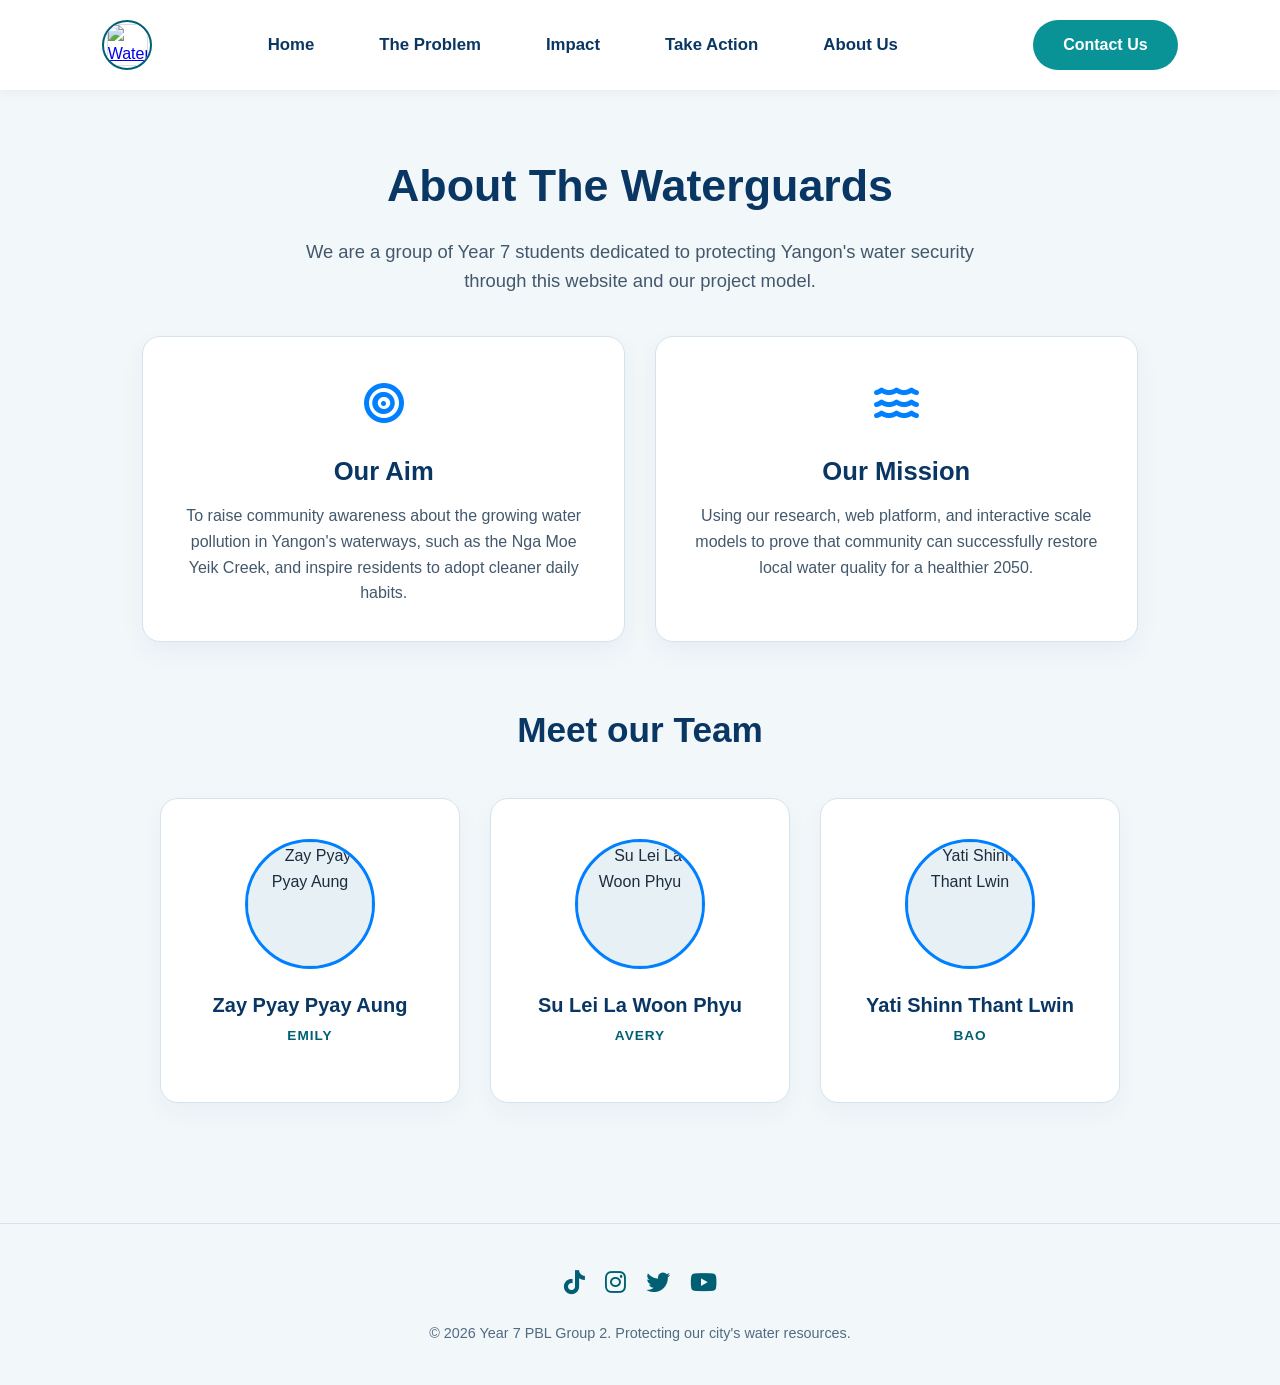
==== about-us.html @ d86dd12b "Add files via upload" ====
<!DOCTYPE html>
<html lang="en">
<head>
    <meta charset="UTF-8">
    <meta name="viewport" content="width=device-width, initial-scale=1.0">
    <title>About Us - The Waterguards</title>
    <link rel="stylesheet" href="https://cdnjs.cloudflare.com/ajax/libs/font-awesome/6.4.0/css/all.min.css" />
    <link rel="stylesheet" href="style.css" />
</head>
<body>

    <nav class="navbar">
        <a href="index.html" class="logo-circle">
            <img src="Image.jpg" alt="Waterguards Logo" class="logo-img">
        </a>

        <div class="nav-links">
            <a href="index.html">Home</a>
            <a href="problem.html">The Problem</a>
            <a href="impact.html">Impact</a>
            <a href="action.html">Take Action</a>
            <a href="about-us.html" class="active">About Us</a>
        </div>
        <a href="contact.html" class="cta-button">Contact Us</a>
    </nav>

    <main class="about-container">
        
        <header class="about-header">
            <h1>About The Waterguards</h1>
            <p>We are a group of Year 7 students dedicated to protecting Yangon's water security through this website and our project model.</p>
        </header>

        <section class="aim-section">
            <div class="aim-card">
                <div class="aim-icon"><i class="fas fa-bullseye"></i></div>
                <h2>Our Aim</h2>
                <p>To raise community awareness about the growing water pollution in Yangon's waterways, such as the Nga Moe Yeik Creek, and inspire residents to adopt cleaner daily habits.</p>
            </div>
            
            <div class="aim-card">
                <div class="aim-icon"><i class="fas fa-water"></i></div>
                <h2>Our Mission</h2>
                <p>Using our research, web platform, and interactive scale models to prove that community can successfully restore local water quality for a healthier 2050.</p>
            </div>
        </section>

        <section class="team-section">
            <div class="about-header" style="margin-top: 60px;">
                <h2>Meet our Team</h2>
            </div>

            <div class="team-grid">
                <div class="team-card">
                    <div class="member-image-circle">
                        <img src="https://i.pinimg.com/736x/34/c2/34/34c2345898bc42fe86e624e428f15034.jpg" alt="Zay Pyay Pyay Aung">
                    </div>
                    <h3>Zay Pyay Pyay Aung</h3>
                    <p class="role">Emily</p>
                </div>

                <div class="team-card">
                   <div class="member-image-circle">
                        <img src="https://i.pinimg.com/736x/ef/8e/6f/ef8e6f19db3518f41ebd6e49ffb14d70.jpg" alt="Su Lei La Woon Phyu">
                    </div>
                    <h3>Su Lei La Woon Phyu</h3>
                    <p class="role">Avery</p>
                </div>

                <div class="team-card">
                   <div class="member-image-circle">
                        <img src="https://i.pinimg.com/736x/97/e8/1e/97e81ee9c38a079095c6651d2ab7d3dd.jpg" alt="Yati Shinn Thant Lwin">
                    </div>
                    <h3>Yati Shinn Thant Lwin</h3>
                    <p class="role">Bao</p>
                </div>
            </div>
        </section>
    </main>

    <footer class="footer">
        <div class="social-links">
            <a href="https://www.tiktok.com/" target="_blank" aria-label="TikTok"><i class="fab fa-tiktok"></i></a>
            <a href="https://www.instagram.com/" target="_blank" aria-label="Instagram"><i class="fab fa-instagram"></i></a>
            <a href="https://x.com/" target="_blank" aria-label="Twitter"><i class="fab fa-twitter"></i></a>
            <a href="https://www.youtube.com/" target="_blank" aria-label="YouTube"><i class="fab fa-youtube"></i></a>
        </div>
        <p>&copy; 2026 Year 7 PBL Group 2. Protecting our city's water resources.</p>
    </footer>

</body>
</html>
---- style.css ----
/* Index /* 
* {
    margin: 0;
    padding: 0;
    box-sizing: border-box;
    font-family: 'Segoe UI', sans-serif;
    scroll-behavior: smooth;
}

body {
    line-height: 1.6;
    color: #1a252c;
    background-color: #f4f9fc;
}

/* --- Theme Colors --- */
:root {
    --primary-blue: #006673; 
    --primary-accent: #00a3b4; 
    --dark-blue: #03045e;
    --cta-green: #006673;
    --cta-hover: #005561; 
}

.navbar {
    display: flex;
    justify-content: space-between;
    align-items: center;
    padding: 10px 5%;
    background-color: #ffffff;
    box-shadow: 0 2px 10px rgba(3, 4, 94, 0.05); 
    position: sticky;
    top: 0;
    z-index: 1000;
}

.logo-circle {
    width: 50px;
    height: 50px;
    background-color: #ffffff;
    border-radius: 50%;
    border: 2px solid var(--primary-blue);
    display: flex;
    justify-content: center;
    align-items: center;
    overflow: hidden; 
    cursor: pointer;
    transition: transform 0.3s ease, border-color 0.3s ease;
}

.logo-circle:hover {
    transform: scale(1.1);
    border-color: var(--primary-accent);
}

.logo-img {
    max-width: 90%;
    max-height: 90%;
    object-fit: contain;
}

.navbar {
    display: flex;
    justify-content: space-between;
    align-items: center;
    padding: 20px 8%; 
    background-color: #ffffff;
    box-shadow: 0 2px 10px rgba(3, 4, 94, 0.05); 
    position: sticky;
    top: 0;
    z-index: 1000;
}

.nav-links {
    display: flex;
    gap: 45px; 
}

.nav-links a {
    text-decoration: none;
    color: var(--dark-blue); 
    font-weight: 600;
    font-size: 1.05rem; 
    transition: all 0.3s ease;
    padding: 5px 10px;
}

.nav-links a:hover {
    color: var(--primary-accent);
    transform: translateY(-2px);
}

.cta-button {
    background-color: var(--cta-green);
    color: #ffffff;
    padding: 12px 30px; 
    border: none;
    border-radius: 25px;
    cursor: pointer;
    font-weight: bold;
    margin-left: 20px;
}

@media (max-width: 600px) {
    .navbar {
        flex-direction: column;
        gap: 15px;
        padding: 1rem 5%;
    }
    .logo-circle {
        width: 40px;
        height: 40px;
    }
    .nav-links {
        flex-direction: column;
        align-items: center;
        gap: 10px;
    }
}

/* Header */
.hero-section {
    position: relative;
    width: 100%;
    min-height: 75vh;
    background-image: url('https://i.pinimg.com/1200x/fe/5a/a8/fe5aa83a6c1b85cbc295383f99c4b17a.jpg'); 
    background-size: cover;
    background-position: center;
}

.hero-overlay {
    position: absolute;
    top: 0; left: 0;
    width: 100%; height: 100%;
    background: rgba(0, 0, 0, 0.55); 
    display: flex;
    justify-content: center;
    align-items: center;
    padding: 20px;
}

.hero-content {
    max-width: 800px;
    text-align: center;
    display: flex;
    flex-direction: column;
    align-items: center;
}

.hero-content h1 {
    font-size: 3.5rem;
    color: #ffffff;
    margin-bottom: 15px;
    font-weight: 700;
}

.hero-content p {
    font-size: 1.2rem;
    color: #f1f5f9;
    line-height: 1.6;
    margin-bottom: 35px; 
}

.hero-buttons {
    display: block;
    width: 100%;
}

.btn.secondary {
    display: inline-block;
    background-color: var(--cta-green); 
    border: 2px solid var(--primary-accent);
    color: #ffffff;
    font-family: 'Segoe UI', Tahoma, Geneva, Verdana, sans-serif;
    font-weight: 600;
    font-size: 1.15rem;
    letter-spacing: 0.3px;
    padding: 12px 45px;
    border-radius: 50px; 
    text-align: center;
    text-decoration: none;
    cursor: pointer;
    transition: background-color 0.2s ease, transform 0.2s ease;
}

.btn.secondary:hover {
    background-color: var(--cta-hover);
    transform: scale(1.02); 
}

@media (max-width: 768px) {
    .hero-content h1 {
        font-size: 2.5rem;
    }
    .hero-content p {
        font-size: 1.05rem;
    }
}

.btn {
    padding: 12px 30px;
    font-size: 1rem;
    font-weight: 600;
    border-radius: 50px; 
    cursor: pointer;
    transition: all 0.3s ease;
    border: 2px solid var(--primary-blue);
}

.btn:first-child {
    background-color: var(--primary-blue);
    color: #ffffff;
}

.btn:first-child:hover {
    background-color: var(--primary-accent);
    border-color: var(--primary-accent);
    transform: translateY(-2px); 
    box-shadow: 0 4px 10px rgba(0, 102, 115, 0.3);
}

.btn.secondary {
    background-color: transparent;
    color: var(--primary-blue);
}

.btn.secondary:hover {
    background-color: var(--primary-blue);
    color: #ffffff;
    transform: translateY(-2px);
    box-shadow: 0 4px 10px rgba(0, 102, 115, 0.3);
}

.close {
    position: absolute;
    top: 10px; right: 15px;
    font-size: 20px;
    cursor: pointer;
}

.modal-checkbox {
    display: none;
}

.modal {
    display: none;
    position: fixed;
    top: 0; left: 0;
    width: 100%; height: 100%;
    background: rgba(3, 4, 94, 0.6); 
    z-index: 2000;
}

.modal-checkbox:checked + .modal {
    display: block;
}

.modal-content {
    background: #ffffff;
    margin: 10% auto;
    padding: 40px;
    width: 90%;
    max-width: 400px;
    border-radius: 15px;
    text-align: center;
    position: relative;
    box-shadow: 0 10px 30px rgba(3, 4, 94, 0.15); 
}

.close {
    position: absolute;
    top: 15px; right: 20px;
    font-size: 24px;
    cursor: pointer;
    color: var(--dark-blue);
}

.modal-content input {
    width: 100%;
    padding: 12px;
    margin: 10px 0;
    border: 1px solid #c8d7dd; 
    border-radius: 5px;
}

/* Sections */
.stats {
    display: flex;
    justify-content: space-between;
    padding: 60px 10%;
    gap: 20px;
}

.stat-card {
    flex: 1;
    text-align: center;
    padding: 30px;
    background: #ffffff; 
    border-radius: 10px;
    border-top: 5px solid var(--primary-accent);
    box-shadow: 0 4px 15px rgba(3, 4, 94, 0.04);
}

.yangon-context {
    padding: 60px 15%;
    background-color: #eaf4f6; 
    text-align: center;
}

.yangon-context h2 {
    font-size: 2.5rem;
    color: var(--dark-blue);
    margin-bottom: 20px;
}

.yangon-context p {
    font-size: 1.1rem;
    color: #1a252c;
    max-width: 800px;
    margin: 10px auto;
    line-height: 1.8;
}

.stat-card h3 { font-size: 2.5rem; color: var(--dark-blue); }

.pollution-gallery {
    padding: 60px 10%;
    background-color: #ffffff; 
}

.gallery-wrapper {
    display: flex;
    justify-content: center;
    gap: 40px; 
    flex-wrap: wrap;
}

.gallery-item {
    flex: 0 0 45%; 
    min-width: 280px; 
    position: relative;
    border-radius: 15px;
    overflow: hidden; 
    box-shadow: 0 10px 25px rgba(3, 4, 94, 0.08); 
    transition: all 0.4s ease-out; 
    background: #ffffff; 
}

.gallery-item:hover {
    transform: translateY(-8px) scale(1.02);
    box-shadow: 0 20px 40px rgba(0, 102, 115, 0.15); 
}

.gallery-image {
    width: 100%;
    height: 100%;
    object-fit: cover;
    display: block;
    transition: transform 0.4s ease-out;
}

.image-label {
    position: absolute;
    bottom: 0; left: 0; right: 0;
    padding: 10px 15px;
    background: linear-gradient(transparent, rgba(3, 4, 94, 0.85)); 
    color: #ffffff;
    font-size: 0.9rem;
    font-weight: 600;
}

/* Mobile */
@media (max-width: 768px) {
    .stats {
        flex-direction: column;
    }
    
    .stat-card {
        width: 100%;
    }

    .hero h1 {
        font-size: 2.5rem;
    }
}

/* Footer */
.footer {
    text-align: center;
    padding: 40px;
    margin-top: 50px;
    border-top: 1px solid #d0e1e4;
    font-size: 0.9rem;
    color: #3b4850;
}

.social-links {
    margin-bottom: 20px;
    display: flex;
    justify-content: center;
    gap: 20px;
}

.social-links a {
    color: var(--primary-blue); 
    font-size: 1.5rem;
    transition: transform 0.3s ease, color 0.3s ease;
}

.social-links a:hover {
    color: var(--primary-accent); 
    transform: scale(1.2);
}

/* Problem */
* {
    margin: 0;
    padding: 0;
    box-sizing: border-box;
    font-family: 'Segoe UI', sans-serif;
    scroll-behavior: smooth;
}

body {
    line-height: 1.6;
    color: #1a252c; 
    background-color: #f4f9fc; 
}

:root {
    --primary-blue: #006673; 
    --primary-accent: #00a3b4; 
    --dark-blue: #03045e; 
    --cta-green: #006673; 
    --cta-hover: #005561; 
}

.navbar {
    display: flex;
    justify-content: space-between;
    align-items: center;
    padding: 10px 5%;
    background-color: #ffffff;
    box-shadow: 0 2px 10px rgba(3, 4, 94, 0.05); 
    position: sticky;
    top: 0;
    z-index: 1000;
}

/* Circular Logo Container */
.logo-circle {
    width: 50px;
    height: 50px;
    background-color: #ffffff;
    border-radius: 50%;
    border: 2px solid var(--primary-blue);
    display: flex;
    justify-content: center;
    align-items: center;
    overflow: hidden; 
    cursor: pointer;
    transition: transform 0.3s ease, border-color 0.3s ease;
}

.logo-circle:hover {
    transform: scale(1.1);
    border-color: var(--primary-accent);
}

.logo-img {
    max-width: 90%; 
    max-height: 90%;
    object-fit: contain; 
}

.navbar {
    display: flex;
    justify-content: space-between;
    align-items: center;
    padding: 20px 8%; 
    background-color: #ffffff;
    box-shadow: 0 2px 10px rgba(3, 4, 94, 0.05); 
    position: sticky;
    top: 0;
    z-index: 1000;
}

.nav-links {
    display: flex;
    gap: 45px; 
}

.nav-links a {
    text-decoration: none;
    color: var(--dark-blue); 
    font-weight: 600;
    font-size: 1.05rem; 
    transition: all 0.3s ease;
    padding: 5px 10px;
}

.nav-links a:hover {
    color: var(--primary-accent);
    transform: translateY(-2px);
}

.cta-button {
    background-color: var(--cta-green);
    color: #ffffff;
    padding: 12px 30px; 
    border: none;
    border-radius: 25px;
    cursor: pointer;
    font-weight: bold;
    margin-left: 20px;
}

.cta-button:hover {
    background-color: var(--cta-hover);
}

@media (max-width: 600px) {
    .navbar {
        flex-direction: column;
        gap: 15px;
        padding: 1rem 5%;
    }
    .logo-circle {
        width: 40px;
        height: 40px;
    }
    .nav-links {
        flex-direction: column;
        align-items: center;
        gap: 10px;
    }
}
 
.section-theme {
    padding: 60px 10%;
    text-align: center;
    background-color: #ffffff;
}
 
.section-theme h2 {
    color: var(--dark-blue);       
    font-size: 2.2rem;        
    margin-bottom: 25px;
    font-weight: 700;
}
 
.section-theme p {
    color: #1a252c;
    font-size: 1.15rem;
    line-height: 1.8;
    max-width: 800px;        
    margin: 0 auto;          
}
 
.problem-container {
    padding: 80px 10%;
    background: #ffffff;
}
 
.header-content {
    text-align: center;
    margin-bottom: 50px;
}
 
.consequences-theme {
    background-color: #eaf4f6; 
    padding: 60px 10%;
    margin-top: 40px;
    border-radius: 10px;
}
 
.impact-grid {
    display: grid;
    grid-template-columns: repeat(auto-fit, minmax(280px, 1fr));
    gap: 30px;
    margin-top: 30px;
}
 
.impact-item {
    background: #ffffff;
    padding: 25px;
    border-radius: 15px;
    border: 1px solid #d0e1e4; 
}
 
.impact-item h4 {
    color: var(--primary-blue);
    margin-bottom: 10px;
}
 
/* Bento Grid Layout */
.bento-grid {
    display: grid;
    gap: 40px;
    grid-template-columns: repeat(auto-fit, minmax(350px, 1fr));
    padding: 100px;
}
 
.card {
    padding: 40px;
    margin-bottom: 20px;
}
 
/* Card Styling */
.card {
    background: #ffffff;
    padding: 30px;
    border-radius: 20px;
    border-left: 6px solid var(--primary-accent); /* Vibrant brand indicator */
    box-shadow: 0 10px 25px rgba(3, 4, 94, 0.06);
    transition: all 0.3s ease-in-out;
}
 
.card:hover {
    transform: translateY(-15px);
    box-shadow: 0 20px 30px rgba(0, 102, 115, 0.15);
    border-left-width: 12px;
}
 
.icon {
    font-size: 2.5rem;
    margin-bottom: 20px;
    display: block;
}
 
.card h3 {
    color: var(--dark-blue);
    margin-bottom: 15px;
    font-size: 1.4rem;
}
 
.card p {
    color: #3b4850; /* Hardened grey to ensure readability */
    font-size: 1rem;
    line-height: 1.7;
}
 
.reveal-card {
    opacity: 0;
    transform: translateY(30px);
    animation: fadeInUp 0.8s ease forwards;
}
 
.reveal-card:nth-child(1) { animation-delay: 0.2s; }
.reveal-card:nth-child(2) { animation-delay: 0.5s; }
.reveal-card:nth-child(3) { animation-delay: 0.8s; }
 
@keyframes fadeInUp {
    to {
        opacity: 1;
        transform: translateY(0);
    }
}
 
@media (max-width: 768px) {
    .bento-grid {
        gap: 20px;
    }
}
 
.gallery-container {
    padding: 60px 10%;
    background-color: #ffffff;
}
 
.gallery-container h2 {
    color: var(--dark-blue);
    text-align: center;
    margin-bottom: 40px;
}
 
.gallery-container p {
    text-align: center;
    color: #1a252c;
    max-width: 700px;
    margin: 0 auto 50px auto;
}
 
.evidence-gallery {
    display: flex;
    justify-content: center;
    gap: 30px;
}
 
.evidence-card {
    position: relative;
    width: 45%;
    max-width: 400px;
    border-radius: 20px;
    overflow: hidden;
    box-shadow: 0 10px 25px rgba(3, 4, 94, 0.1);
    transition: transform 0.3s ease;
}
 
.evidence-card img {
    width: 100%;
    height: 300px;
    object-fit: cover;
}
 
.evidence-card:hover {
    transform: translateY(-10px);
}
 
.caption-overlay {
    position: absolute;
    bottom: 0;
    left: 0;
    width: 100%;
    color: #ffffff;
    font-weight: bold;
    text-align: center;
    padding: 15px 0;
    background: linear-gradient(to top, rgba(3, 4, 94, 0.85), transparent); /* Rich navy base overlay gradient */
}
 
/* Footer */
.footer {
    text-align: center;
    padding: 40px;
    margin-top: 50px;
    border-top: 1px solid #d0e1e4;
    font-size: 0.9rem;
    color: #3b4850;
}

.social-links {
    margin-bottom: 20px;
    display: flex;
    justify-content: center;
    gap: 20px;
}

.social-links a {
    color: var(--primary-blue); 
    font-size: 1.5rem;
    transition: transform 0.3s ease, color 0.3s ease;
}

.social-links a:hover {
    color: var(--primary-accent); 
    transform: scale(1.2);
}

/* IMpact */
* {
    margin: 0;
    padding: 0;
    box-sizing: border-box;
    font-family: 'Segoe UI', sans-serif;
    scroll-behavior: smooth;
}

body {
    line-height: 1.6;
    color: #1a252c; 
    background-color: #f4f9fc;
}

:root {
    --primary-blue: #006673; 
    --primary-accent: #00a3b4; 
    --dark-blue: #03045e; 
    --cta-green: #006673;
    --cta-hover: #005561; 
}   

.navbar {
    display: flex;
    justify-content: space-between;
    align-items: center;
    padding: 10px 5%;
    background-color: #ffffff;
    box-shadow: 0 2px 10px rgba(3, 4, 94, 0.05); 
    position: sticky;
    top: 0;
    z-index: 1000;
}

.logo-circle {
    width: 50px;
    height: 50px;
    background-color: #fff;
    border-radius: 50%;
    border: 2px solid var(--primary-blue);
    display: flex;
    justify-content: center;
    align-items: center;
    overflow: hidden; 
    cursor: pointer;
    transition: transform 0.3s ease, border-color 0.3s ease;
}

.logo-circle:hover {
    transform: scale(1.1);
    border-color: var(--primary-accent); 
}

.logo-img {
    max-width: 90%; 
    max-height: 90%;
    object-fit: contain; 
}

.navbar {
    display: flex;
    justify-content: space-between;
    align-items: center;
    padding: 20px 8%; 
    background-color: #ffffff;
    box-shadow: 0 2px 10px rgba(3, 4, 94, 0.05); 
    position: sticky;
    top: 0;
    z-index: 1000;
}

.nav-links {
    display: flex;
    gap: 45px; 
}

.nav-links a {
    text-decoration: none;
    color: var(--dark-blue); 
    font-weight: 600;
    font-size: 1.05rem; 
    transition: all 0.3s ease;
    padding: 5px 10px;
}

.nav-links a:hover {
    color: var(--primary-accent);
    transform: translateY(-2px);
}

.cta-button {
    background-color: var(--cta-green);
    color: white;
    padding: 12px 30px; 
    border: none;
    border-radius: 25px;
    cursor: pointer;
    font-weight: bold;
    margin-left: 20px;
}

.cta-button:hover {
    background-color: var(--cta-hover);
}

/* --- Responsive View --- */
@media (max-width: 600px) {
    .navbar {
        flex-direction: column;
        gap: 15px;
        padding: 1rem 5%;
    }
    .logo-circle {
        width: 40px;
        height: 40px;
    }
    .nav-links {
        flex-direction: column;
        align-items: center;
        gap: 10px;
    }
}

body {
    background-color: #f4f9fc;
    font-family: 'Helvetica Neue', Arial, sans-serif;
    color: #1a252c;
}
 
.impact-section {
    max-width: 900px;
    margin: 50px auto;
    padding: 0 20px;
}
 
.river-header {
    margin-bottom: 60px;
    border-bottom: 2px solid #d0e1e4; 
    padding-bottom: 20px;
}
 
.river-header h1 {
    color: var(--dark-blue);
    font-size: 2.8rem;
    margin-bottom: 10px;
}
 
.impact-roadmap {
    display: flex;
    flex-direction: column;
    gap: 40px;
}
 
.step-item {
    display: flex;
    align-items: flex-start;
    gap: 30px;
    background: white;
    padding: 30px;
    border-radius: 8px;
    box-shadow: 5px 5px 0px var(--primary-blue); 
    border: 1px solid #d0e1e4;
    transition: transform 0.3s ease, box-shadow 0.3s ease;
}

.step-item:hover {
    transform: translateY(-10px); 
    box-shadow: 10px 10px 0px var(--primary-accent); 
    cursor: pointer;
}
 
.step-number {
    font-size: 3rem;
    font-weight: 900;
    color: var(--primary-accent);
    line-height: 1;
}
 
.step-content h3 {
    margin-top: 0;
    color: var(--dark-blue);
    font-size: 1.5rem;
    margin-bottom: 10px;
}
 
.step-content p {
    color: #3b4850; 
    line-height: 1.7;
    margin: 0;
}
 
@media (max-width: 600px) {
    .step-item {
        flex-direction: column;
        padding: 20px;
    }
    .step-number {
        font-size: 2rem;
    }
}

img {
    width: 100%;
    height: auto;
    border-radius: 8px;
    border: 1px solid #d0e1e4;
    margin: 50px 0; 
    transition: transform 0.4s ease, box-shadow 0.4s ease;
}

img:hover {
    transform: scale(1.02); 
    box-shadow: 0 15px 30px rgba(3, 4, 94, 0.15); 
    cursor: pointer;
}

.footer {
    text-align: center;
    padding: 40px;
    margin-top: 50px;
    border-top: 1px solid #d0e1e4;
    font-size: 0.9rem;
    color: #3b4850;
}

.social-links {
    margin-bottom: 20px;
    display: flex;
    justify-content: center;
    gap: 20px;
}

.social-links a {
    color: var(--primary-blue); 
    font-size: 1.5rem;
    transition: transform 0.3s ease, color 0.3s ease;
}

.social-links a:hover {
    color: var(--primary-accent); 
    transform: scale(1.2);
}

/* contact */
* {
    margin: 0;
    padding: 0;
    box-sizing: border-box;
    font-family: 'Segoe UI', sans-serif;
    scroll-behavior: smooth;
}

body {
    line-height: 1.6;
    color: #1a252c; 
    background-color: #f4f9fc; 
}

/* --- Theme Colors --- */
:root {
    --primary-blue: #006673; 
    --primary-accent: #00a3b4; 
    --dark-blue: #03045e; 
    --cta-green: #006673;
    --cta-hover: #005561; 
}   

/* --- Navbar Styles --- */
.navbar {
    display: flex;
    justify-content: space-between;
    align-items: center;
    padding: 10px 5%;
    background-color: #ffffff;
    box-shadow: 0 2px 10px rgba(3, 4, 94, 0.05);
    position: sticky;
    top: 0;
    z-index: 1000;
}

/* Circular Logo Container */
.logo-circle {
    width: 50px;
    height: 50px;
    background-color: #fff;
    border-radius: 50%;
    border: 2px solid var(--primary-blue);
    display: flex;
    justify-content: center;
    align-items: center;
    overflow: hidden; 
    cursor: pointer;
    transition: transform 0.3s ease, border-color 0.3s ease;
}

.logo-circle:hover {
    transform: scale(1.1);
    border-color: var(--primary-accent);
}

/* Logo image styles */
.logo-img {
    max-width: 90%; 
    max-height: 90%;
    object-fit: contain; 
}

.navbar {
    display: flex;
    justify-content: space-between;
    align-items: center;
    padding: 20px 8%; 
    background-color: #ffffff;
    box-shadow: 0 2px 10px rgba(3, 4, 94, 0.05); 
    position: sticky;
    top: 0;
    z-index: 1000;
}

.nav-links {
    display: flex;
    gap: 45px; 
}

.nav-links a {
    text-decoration: none;
    color: var(--dark-blue);
    font-weight: 600;
    font-size: 1.05rem; 
    transition: all 0.3s ease;
    padding: 5px 10px;
}

.nav-links a:hover {
    color: var(--primary-accent);
    transform: translateY(-2px);
}

.cta-button {
    background-color: var(--cta-green);
    color: white;
    padding: 12px 30px; 
    border: none;
    border-radius: 25px;
    cursor: pointer;
    font-weight: bold;
    margin-left: 20px;
}

/* --- Responsive View --- */
@media (max-width: 600px) {
    .navbar {
        flex-direction: column;
        gap: 15px;
        padding: 1rem 5%;
    }
    .logo-circle {
        width: 40px;
        height: 40px;
    }
    .nav-links {
        flex-direction: column;
        align-items: center;
        gap: 10px;
    }
}

.contact-page-wrapper {
    padding: 60px 8%;
    min-height: 80vh;
    display: flex;
    align-items: center;
    justify-content: center;
}

.contact-flex-container {
    display: flex;
    gap: 50px;
    width: 100%;
    max-width: 1100px;
}

/* Info Side */
.contact-info {
    flex: 1;
}

.contact-info h1 {
    color: var(--dark-blue);
    font-size: 3rem;
    margin-bottom: 20px;
}

.info-item {
    display: flex;
    gap: 15px;
    margin-top: 30px;
}

.info-item i {
    color: var(--primary-accent);
    font-size: 1.5rem;
    margin-top: 5px;
}

.info-item h3 { color: var(--dark-blue); margin-bottom: 2px; }

/* Form Card */
.contact-form-card {
    flex: 1;
    background: white;
    padding: 40px;
    border-radius: 20px;
    box-shadow: 0 10px 30px rgba(3, 4, 94, 0.06); 
}

.form-group { margin-bottom: 20px; }
.form-group label { display: block; font-weight: 600; margin-bottom: 8px; color: #3b4850; } 

.full-width { width: 100%; text-align: center; padding: 15px; }

.success-screen {
    display: none;
    width: 100%;
}

#success:target {
    display: flex;
    justify-content: center;
    align-items: center;
    position: fixed;
    top: 0; left: 0;
    width: 100%; height: 100%;
    background-color: #eaf4f6;
    z-index: 2000;
}

#success:target ~ #contact-main {
    display: none;
}

.success-card {
    background: white;
    padding: 50px;
    border-radius: 40px;
    text-align: center;
    box-shadow: 0 20px 40px rgba(3, 4, 94, 0.1);
    max-width: 450px;
    width: 90%;
}

.success-logo-circle {
    width: 140px; height: 140px;
    border: 5px solid var(--primary-accent); 
    border-radius: 50%;
    margin: 0 auto 30px;
    display: flex;
    justify-content: center;
    align-items: center;
}

.success-logo-img {
    width: 70%;
    height: auto;
}

.success-btn {
    display: inline-block;
    background-color: var(--primary-blue); 
    color: white;
    padding: 15px 40px;
    border-radius: 50px;
    text-decoration: none;
    font-weight: bold;
    margin-top: 20px;
    transition: background-color 0.2s ease;
}

.success-btn:hover {
    background-color: var(--cta-hover);
}

.contact-page-wrapper {
    padding: 80px 10%;
}

.contact-flex-container {
    display: flex;
    gap: 50px;
}

.contact-form-card {
    flex: 1;
    background: white;
    padding: 30px;
    border-radius: 20px;
    box-shadow: 0 5px 15px rgba(3, 4, 94, 0.06);
}

.full-width {
    display: block;
    text-align: center;
    width: 100%;
    text-decoration: none;
}

@keyframes fadeIn {
    from { opacity: 0; transform: translateY(20px); }
    to { opacity: 1; transform: translateY(0); }
}

/* --- Mobile Responsive --- */
@media (max-width: 900px) {
    .contact-flex-container { flex-direction: column; }
    .contact-info { text-align: center; }
    .info-item { justify-content: center; }
}

/* Footer */
.footer {
    text-align: center;
    padding: 40px;
    margin-top: 50px;
    border-top: 1px solid #d0e1e4; 
    font-size: 0.9rem;
    color: #3b4850;
}

.social-links {
    margin-bottom: 20px;
    display: flex;
    justify-content: center;
    gap: 20px;
}

.social-links a {
    color: var(--primary-blue); 
    font-size: 1.5rem;
    transition: transform 0.3s ease, color 0.3s ease;
}

.social-links a:hover {
    color: var(--primary-accent); 
    transform: scale(1.2);
}

/* action */
* {
    margin: 0;
    padding: 0;
    box-sizing: border-box;
    font-family: 'Segoe UI', sans-serif;
    scroll-behavior: smooth;
}

body {
    line-height: 1.6;
    color: #1c2d3d;
    background-color: #f2f7fa;
}

/* --- Theme Colors --- */
:root {
    --primary-blue: #005f73; 
    --primary-accent: #0080ff; 
    --dark-blue: #0a3663; 
    --cta-green: #0a9396;
    --cta-hover: #005f73; 
}   

/* --- Navbar Styles --- */
.navbar {
    display: flex;
    justify-content: space-between;
    align-items: center;
    padding: 20px 8%; 
    background-color: #ffffff;
    box-shadow: 0 2px 10px rgba(10, 54, 99, 0.06);
    position: sticky;
    top: 0;
    z-index: 1000;
}

.logo-circle {
    width: 50px;
    height: 50px;
    background-color: #fff;
    border-radius: 50%;
    border: 2px solid var(--primary-blue);
    display: flex;
    justify-content: center;
    align-items: center;
    overflow: hidden;
    cursor: pointer;
    transition: transform 0.3s ease, border-color 0.3s ease;
}

.logo-circle:hover {
    transform: scale(1.1);
    border-color: var(--primary-accent);
}

.logo-img {
    max-width: 90%;
    max-height: 90%;
    object-fit: contain; 
}

.nav-links {
    display: flex;
    gap: 45px; 
}

.nav-links a {
    text-decoration: none;
    color: var(--dark-blue);
    font-weight: 600;
    font-size: 1.05rem; 
    transition: all 0.3s ease;
    padding: 5px 10px;
}

.nav-links a:hover {
    color: var(--primary-accent);
    transform: translateY(-2px);
}

.cta-button {
    background-color: var(--cta-green);
    color: white;
    padding: 12px 30px; 
    border: none;
    border-radius: 25px;
    cursor: pointer;
    font-weight: bold;
    margin-left: 20px;
    text-decoration: none;
}

.hero-pollution-section {
    width: 100%;
    min-height: 90vh;
    padding: 60px 8%;
    display: flex;
    justify-content: center;
    align-items: center;
    background: linear-gradient(135deg, #0a3663 0%, #005f73 100%);
}

.content-card {
    background: rgba(255, 255, 255, 0.98);
    padding: 50px;
    border-radius: 24px;
    max-width: 900px;
    width: 100%;
    box-shadow: 0 20px 40px rgba(10, 54, 99, 0.15);
    border: 1px solid rgba(255, 255, 255, 0.8);
    animation: fadeIn 0.6s ease-out;
}

.content-card h1 {
    text-align: left;
    color: var(--dark-blue);
    font-size: 2.6rem;
    font-weight: 800;
    margin: 0 0 35px 0;
    letter-spacing: -0.5px;
}

details {
    background: #ffffff;
    margin-bottom: 16px;
    padding: 18px 24px;
    border-radius: 14px;
    border: 1px solid #d4e3ec;
    transition: all 0.3s cubic-bezier(0.25, 0.8, 0.25, 1);
}

details:hover {
    transform: translateY(-2px);
    box-shadow: 0 6px 15px rgba(0, 128, 255, 0.08);
    border-color: var(--primary-accent);
}

details[open] {
    border-color: var(--primary-accent);
    box-shadow: 0 8px 20px rgba(10, 54, 99, 0.06);
    padding-bottom: 24px;
}

summary {
    font-size: 1.2rem;
    font-weight: 700;
    color: var(--dark-blue);
    cursor: pointer;
    list-style: none;
    display: flex;
    justify-content: space-between;
    align-items: center;
    outline: none;
    user-select: none;
}

summary::after {
    content: '';
    width: 0;
    height: 0;
    border-top: 6px solid var(--primary-accent);
    border-left: 5px solid transparent;
    border-right: 5px solid transparent;
    transition: transform 0.3s ease;
}

details[open] summary::after {
    transform: rotate(-180deg);
}

summary::-webkit-details-marker {
    display: none;
}

details p {
    margin-top: 15px;
    padding-top: 15px;
    border-top: 1px solid #e3edf3;
    color: #2b3a4a;
    font-size: 1.05rem;
    line-height: 1.7;
}

.video-split-layout {
    display: flex;
    gap: 25px;
    margin-top: 15px;
    padding-top: 15px;
    border-top: 1px solid #e3edf3;
}

.video-player-box {
    flex: 1;
    min-width: 280px;
}

.video-player-box video {
    width: 100%;
    height: auto;
    display: block;
    border-radius: 12px;
    box-shadow: 0 4px 15px rgba(10, 54, 99, 0.15);
    background-color: #000000;
}

.video-text-box {
    flex: 1.2;
    min-width: 280px;
}

.video-text-box h4 {
    color: var(--dark-blue);
    font-size: 1.25rem;
    margin-bottom: 8px;
    font-weight: 700;
}

.video-text-box p {
    margin-top: 0;
    padding-top: 0;
    border-top: none;
    font-size: 1rem;
    color: #2b3a4a;
    margin-bottom: 12px;
}

.video-text-box ul {
    padding-left: 20px;
    font-size: 0.95rem;
    color: #3b4d61;
}

.video-text-box ul li {
    margin-bottom: 6px;
}

.success-screen { display: none; width: 100%; }
#success:target {
    display: flex; justify-content: center; align-items: center;
    position: fixed; top: 0; left: 0; width: 100%; height: 100%;
    background-color: #e3eff5; z-index: 2000;
}
#success:target ~ #contact-main { display: none; }
.success-card {
    background: white; padding: 50px; border-radius: 40px;
    text-align: center; box-shadow: 0 20px 40px rgba(10, 54, 99, 0.1);
    max-width: 450px; width: 90%;
}

@keyframes fadeIn {
    from { opacity: 0; transform: translateY(20px); }
    to { opacity: 1; transform: translateY(0); }
}

@media (max-width: 768px) {
    .navbar {
        flex-direction: column;
        gap: 15px;
        padding: 1rem 5%;
    }
    .nav-links {
        flex-direction: column;
        align-items: center;
        gap: 10px;
    }
    .hero-pollution-section {
        padding: 40px 20px;
    }
    .content-card {
        padding: 30px 20px;
        border-radius: 18px;
    }
    .content-card h1 {
        font-size: 1.9rem;
        margin-bottom: 25px;
    }
    summary {
        font-size: 1.05rem;
    }
    .video-split-layout {
        flex-direction: column;
        gap: 20px;
    }
}

/* Footer Section */
.footer {
    text-align: center;
    padding: 40px;
    margin-top: 50px;
    border-top: 1px solid #d4e3ec;
    font-size: 0.9rem;
    color: #3b4850;
}

.social-links {
    margin-bottom: 20px;
    display: flex;
    justify-content: center;
    gap: 20px;
}

.social-links a {
    color: var(--primary-blue); 
    font-size: 1.5rem;
    transition: transform 0.3s ease, color 0.3s ease;
}

.social-links a:hover {
    color: var(--primary-accent); 
    transform: scale(1.2);
}

/* about us */
* {
    margin: 0;
    padding: 0;
    box-sizing: border-box;
    font-family: 'Segoe UI', sans-serif;
    scroll-behavior: smooth;
}

body {
    line-height: 1.6;
    color: #1c2d3d; 
    background-color: #f2f7fa; 
}

/* --- Theme Colors --- */
:root {
    --primary-blue: #005f73; 
    --primary-accent: #0080ff; 
    --dark-blue: #0a3663; 
    --cta-green: #0a9396;
    --cta-hover: #005f73; 
}   

/* --- Navbar Styles --- */
.navbar {
    display: flex;
    justify-content: space-between;
    align-items: center;
    padding: 20px 8%; 
    background-color: #ffffff;
    box-shadow: 0 2px 10px rgba(10, 54, 99, 0.06); 
    position: sticky;
    top: 0;
    z-index: 1000;
}

.logo-circle {
    width: 50px;
    height: 50px;
    background-color: #fff;
    border-radius: 50%;
    border: 2px solid var(--primary-blue);
    display: flex;
    justify-content: center;
    align-items: center;
    overflow: hidden;
    cursor: pointer;
    transition: transform 0.3s ease, border-color 0.3s ease;
}

.logo-circle:hover {
    transform: scale(1.1);
    border-color: var(--primary-accent);
}

.logo-img {
    max-width: 90%;
    max-height: 90%;
    object-fit: contain; 
}

.nav-links {
    display: flex;
    gap: 45px; 
}

.nav-links a {
    text-decoration: none;
    color: var(--dark-blue);
    font-weight: 600;
    font-size: 1.05rem; 
    transition: all 0.3s ease;
    padding: 5px 10px;
}

.nav-links a:hover {
    color: var(--primary-accent);
    transform: translateY(-2px);
}

.cta-button {
    background-color: var(--cta-green);
    color: white;
    padding: 12px 30px; 
    border: none;
    border-radius: 25px;
    cursor: pointer;
    font-weight: bold;
    margin-left: 20px;
}

.cta-button:hover {
    background-color: var(--cta-hover);
}

/* --- Container View Layouts --- */
.about-container {
    padding: 60px 8%;
    max-width: 1200px;
    margin: 0 auto;
}

.about-header {
    text-align: center;
    margin-bottom: 40px;
}

.about-header h1 {
    color: var(--dark-blue);
    font-size: 2.8rem;
    margin-bottom: 15px;
}

.about-header h2 {
    color: var(--dark-blue);
    font-size: 2.2rem;
    margin-bottom: 10px;
}

.about-header p {
    max-width: 700px;
    margin: 0 auto;
    font-size: 1.15rem;
    color: #43586c;
}

.aim-section {
    display: flex;
    gap: 30px;
    margin: 40px 0;
    flex-wrap: wrap;
}

.aim-card {
    background: #ffffff;
    flex: 1;
    min-width: 280px;
    padding: 35px;
    border-radius: 18px;
    box-shadow: 0 10px 25px rgba(10, 54, 99, 0.05);
    border: 1px solid #d4e3ec;
    text-align: center;
    transition: transform 0.3s ease;
}

.aim-card:hover {
    transform: translateY(-5px);
    border-color: var(--primary-accent);
}

.aim-icon {
    font-size: 2.5rem;
    color: var(--primary-accent);
    margin-bottom: 15px;
}

.aim-card h2 {
    color: var(--dark-blue);
    font-size: 1.6rem;
    margin-bottom: 12px;
}

.aim-card p {
    color: #43586c;
    font-size: 1rem;
    line-height: 1.6;
}

.team-grid {
    display: flex;
    justify-content: center;
    gap: 30px;
    flex-wrap: wrap;
    margin-top: 30px;
}

.team-card {
    background: #ffffff;
    padding: 40px 25px;
    border-radius: 18px;
    width: 300px;
    text-align: center;
    box-shadow: 0 10px 25px rgba(10, 54, 99, 0.04);
    border: 1px solid #d4e3ec;
    transition: transform 0.3s ease, box-shadow 0.3s ease;
}

.team-card:hover {
    transform: translateY(-10px);
    box-shadow: 0 15px 30px rgba(10, 54, 99, 0.1);
    border-color: var(--primary-accent);
}

.member-image-circle {
    width: 130px;
    height: 130px;
    margin: 0 auto 20px auto;
    border-radius: 50%; 
    overflow: hidden;   
    border: 3px solid var(--primary-accent); 
    display: flex;
    justify-content: center;
    align-items: center;
    background-color: #e6f0f5;
}

.member-image-circle img {
    width: 100%;
    height: 100%;
    object-fit: cover; 
    display: block;
}

.team-card h3 {
    color: var(--dark-blue);
    font-size: 1.25rem;
    margin-bottom: 4px;
}

.role {
    color: var(--primary-blue);
    font-weight: 700;
    margin-bottom: 15px;
    text-transform: uppercase;
    font-size: 0.85rem;
    letter-spacing: 1px;
}

.team-card p:not(.role) {
    color: #43586c;
    font-size: 0.95rem;
    line-height: 1.6;
}

@media (max-width: 768px) {
    .navbar {
        flex-direction: column;
        gap: 15px;
        padding: 1rem 5%;
    }
    .nav-links {
        flex-direction: column;
        align-items: center;
        gap: 10px;
    }
    .about-container {
        padding: 40px 20px;
    }
    .about-header h1 {
        font-size: 2.1rem;
    }
    .aim-section {
        flex-direction: column;
    }
    .team-card {
        width: 100%;
        max-width: 350px;
    }
}

/* Footer Section */
.footer {
    text-align: center;
    padding: 40px;
    margin-top: 60px;
    border-top: 1px solid #d4e3ec;
    font-size: 0.9rem;
    color: #526b82;
}

.social-links {
    margin-bottom: 20px;
    display: flex;
    justify-content: center;
    gap: 20px;
}

.social-links a {
    color: var(--primary-blue); 
    font-size: 1.5rem;
    transition: transform 0.3s ease, color 0.3s ease;
}

.social-links a:hover {
    color: var(--primary-accent); 
    transform: scale(1.2);
}
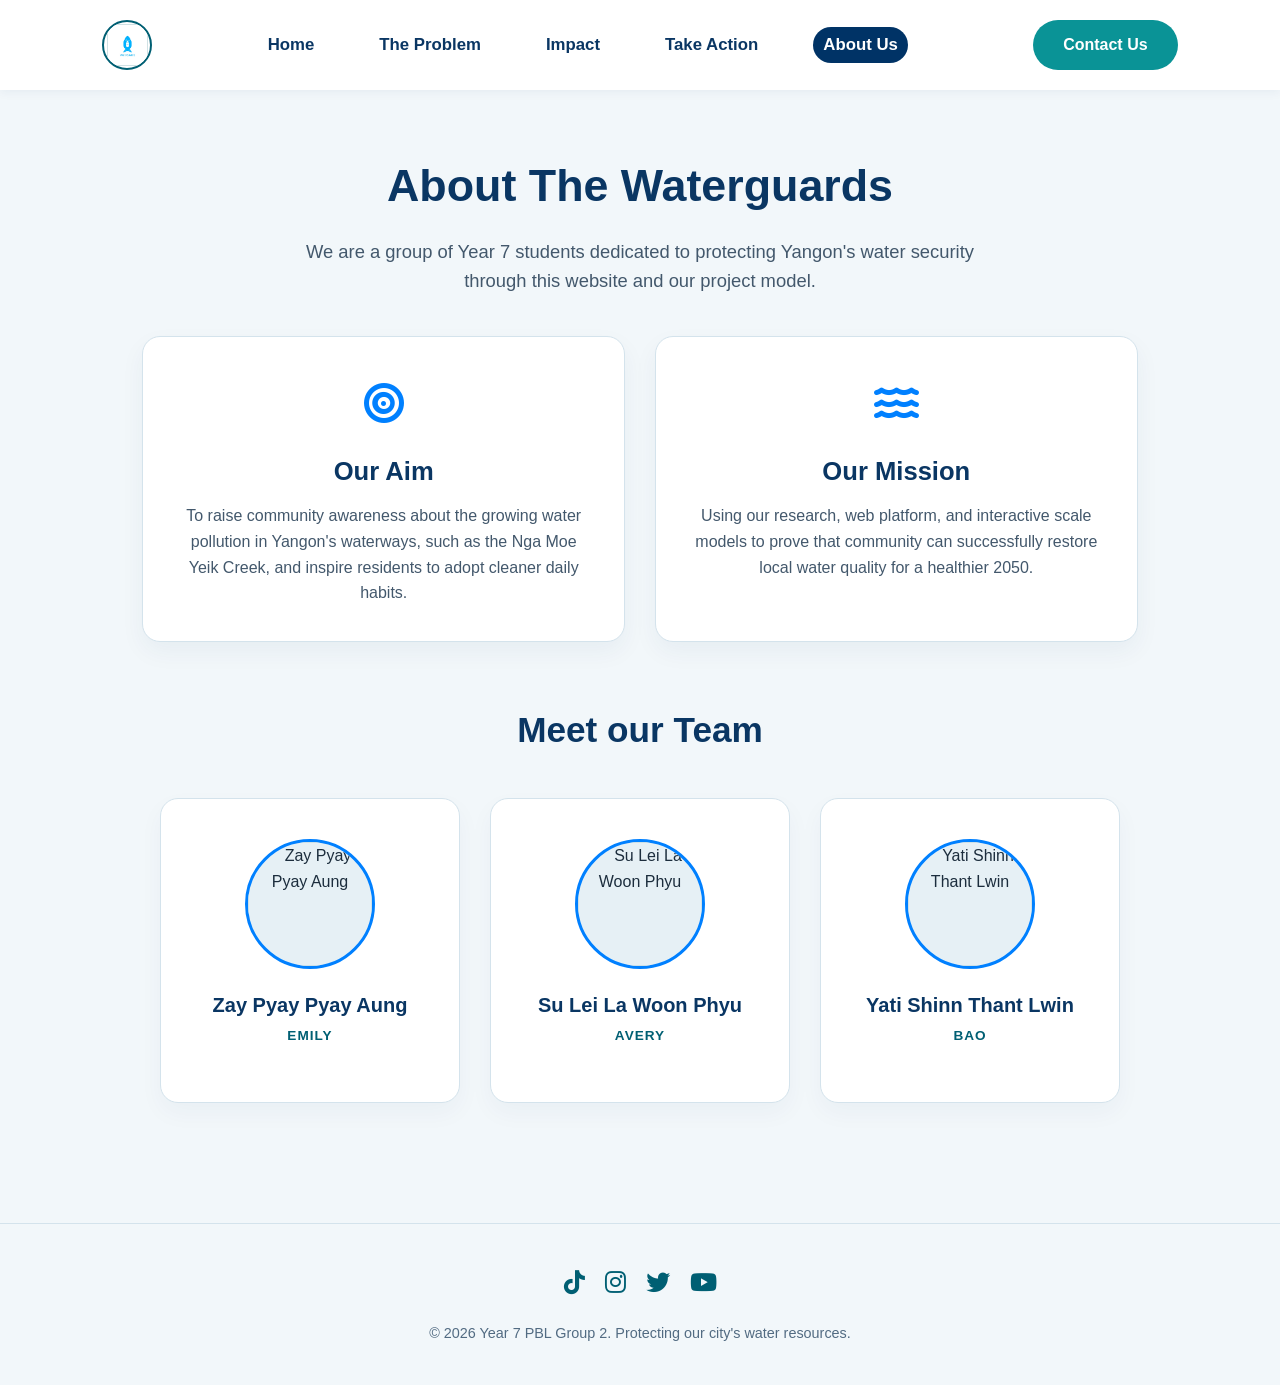
==== commit 44f137db: "Add files via upload" ====
--- a/about-us.html
+++ b/about-us.html
@@ -6,6 +6,7 @@
     <title>About Us - The Waterguards</title>
     <link rel="stylesheet" href="https://cdnjs.cloudflare.com/ajax/libs/font-awesome/6.4.0/css/all.min.css" />
     <link rel="stylesheet" href="style.css" />
+    <link rel="icon" type="image/jpeg" href="Image.jpg">
 </head>
 <body>
 
--- a/style.css
+++ b/style.css
@@ -1,4 +1,4 @@
-/* Index /* 
+/* Index */
 * {
     margin: 0;
     padding: 0;
@@ -22,18 +22,6 @@
     --cta-hover: #005561; 
 }
 
-.navbar {
-    display: flex;
-    justify-content: space-between;
-    align-items: center;
-    padding: 10px 5%;
-    background-color: #ffffff;
-    box-shadow: 0 2px 10px rgba(3, 4, 94, 0.05); 
-    position: sticky;
-    top: 0;
-    z-index: 1000;
-}
-
 .logo-circle {
     width: 50px;
     height: 50px;
@@ -74,6 +62,7 @@
 .nav-links {
     display: flex;
     gap: 45px; 
+    align-items: center; 
 }
 
 .nav-links a {
@@ -82,12 +71,18 @@
     font-weight: 600;
     font-size: 1.05rem; 
     transition: all 0.3s ease;
-    padding: 5px 10px;
+    padding: 8px 16px; 
+    border-radius: 20px; 
 }
 
 .nav-links a:hover {
     color: var(--primary-accent);
     transform: translateY(-2px);
+}
+
+.nav-links a.active {
+    background-color: #003366 !important; 
+    color: #ffffff !important;
 }
 
 .cta-button {
